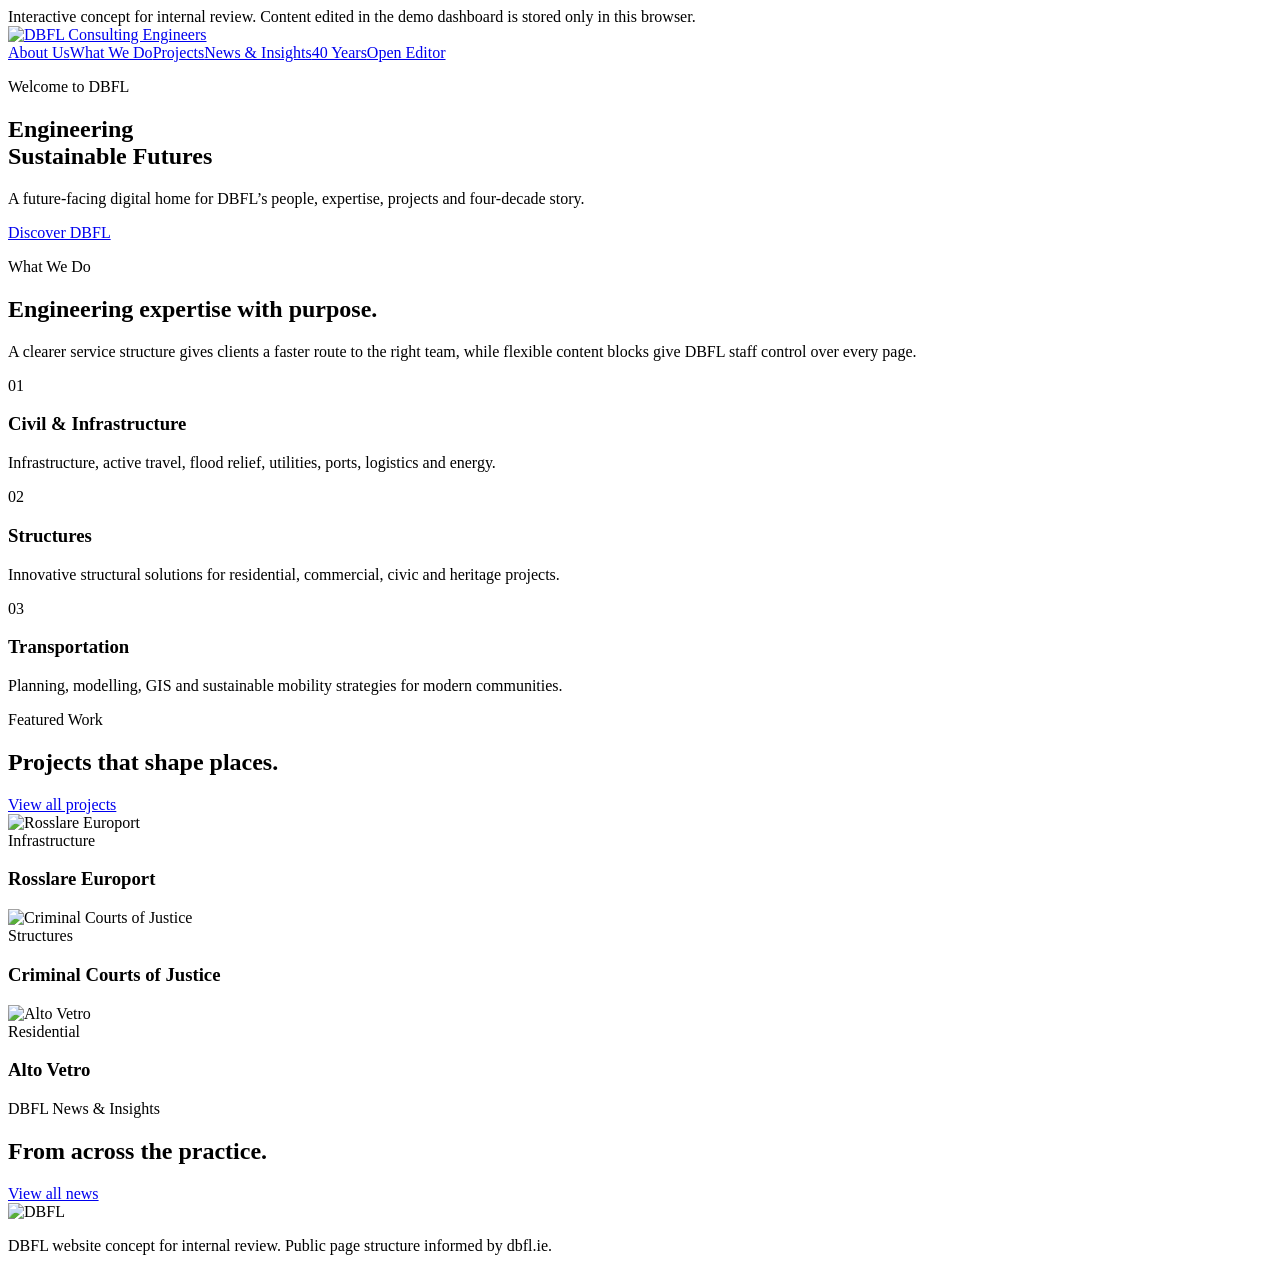
==== dbfl.html @ 98a9653c "Add dbfl.html" ====
<!doctype html><html lang="en"><head><meta charset="utf-8"><meta name="viewport" content="width=device-width,initial-scale=1"><meta name="description" content="DBFL website and content editor concept"><title>DBFL Website Concept</title><link rel="stylesheet" href="css/dbfl-site.css"></head><body>
<div class="notice">Interactive concept for internal review. Content edited in the demo dashboard is stored only in this browser.</div>
<header class="dbfl-header"><a href="dbfl.html"><img src="assets/logos/dbfl-40-white.svg" alt="DBFL Consulting Engineers"></a><nav class="dbfl-nav"><a href="page.html?slug=about-us">About Us</a><a href="page.html?slug=what-we-do">What We Do</a><a href="projects.html">Projects</a><a href="news.html">News &amp; Insights</a><a href="index.html">40 Years</a><a class="editor-link" href="admin.html">Open Editor</a></nav></header>
<main>
  <section class="site-hero"><div><p class="kicker">Welcome to DBFL</p><h1>Engineering<br>Sustainable Futures</h1><p>A future-facing digital home for DBFL’s people, expertise, projects and four-decade story.</p><a class="button" href="page.html?slug=about-us">Discover DBFL</a></div></section>
  <section class="content-section"><div class="section-head"><div><p class="kicker">What We Do</p><h2>Engineering expertise with purpose.</h2></div><p>A clearer service structure gives clients a faster route to the right team, while flexible content blocks give DBFL staff control over every page.</p></div><div class="service-grid"><article class="service-card"><span>01</span><h3>Civil &amp; Infrastructure</h3><p>Infrastructure, active travel, flood relief, utilities, ports, logistics and energy.</p></article><article class="service-card"><span>02</span><h3>Structures</h3><p>Innovative structural solutions for residential, commercial, civic and heritage projects.</p></article><article class="service-card"><span>03</span><h3>Transportation</h3><p>Planning, modelling, GIS and sustainable mobility strategies for modern communities.</p></article></div></section>
  <section class="content-section alt"><div class="section-head"><div><p class="kicker">Featured Work</p><h2>Projects that shape places.</h2></div><a href="projects.html">View all projects</a></div><div class="card-grid"><article class="image-card"><img src="assets/images/hero-rosslare.jpg" alt="Rosslare Europort"><div><span>Infrastructure</span><h3>Rosslare Europort</h3></div></article><article class="image-card"><img src="assets/images/project-criminal-courts.png" alt="Criminal Courts of Justice"><div><span>Structures</span><h3>Criminal Courts of Justice</h3></div></article><article class="image-card"><img src="assets/images/project-alto-vetro.jpg" alt="Alto Vetro"><div><span>Residential</span><h3>Alto Vetro</h3></div></article></div></section>
  <section class="content-section"><div class="section-head"><div><p class="kicker">DBFL News &amp; Insights</p><h2>From across the practice.</h2></div><a href="news.html">View all news</a></div><div class="news-grid" id="homeNews"></div></section>
</main><footer class="dbfl-footer"><img src="assets/logos/dbfl-40-white.svg" alt="DBFL"><p>DBFL website concept for internal review. Public page structure informed by dbfl.ie.</p></footer>
<script src="js/content-store.js"></script><script>const data=DBFLContent.load();document.getElementById('homeNews').innerHTML=data.news.filter(x=>x.status==='published').slice(0,3).map(n=>`<article class="content-card"><p class="kicker">${DBFLContent.escape(n.category)} · ${DBFLContent.escape(n.date)}</p><h3>${DBFLContent.escape(n.title)}</h3><p>${DBFLContent.escape(n.excerpt)}</p><a href="article.html?id=${encodeURIComponent(n.id)}">Read article</a></article>`).join('');</script></body></html>
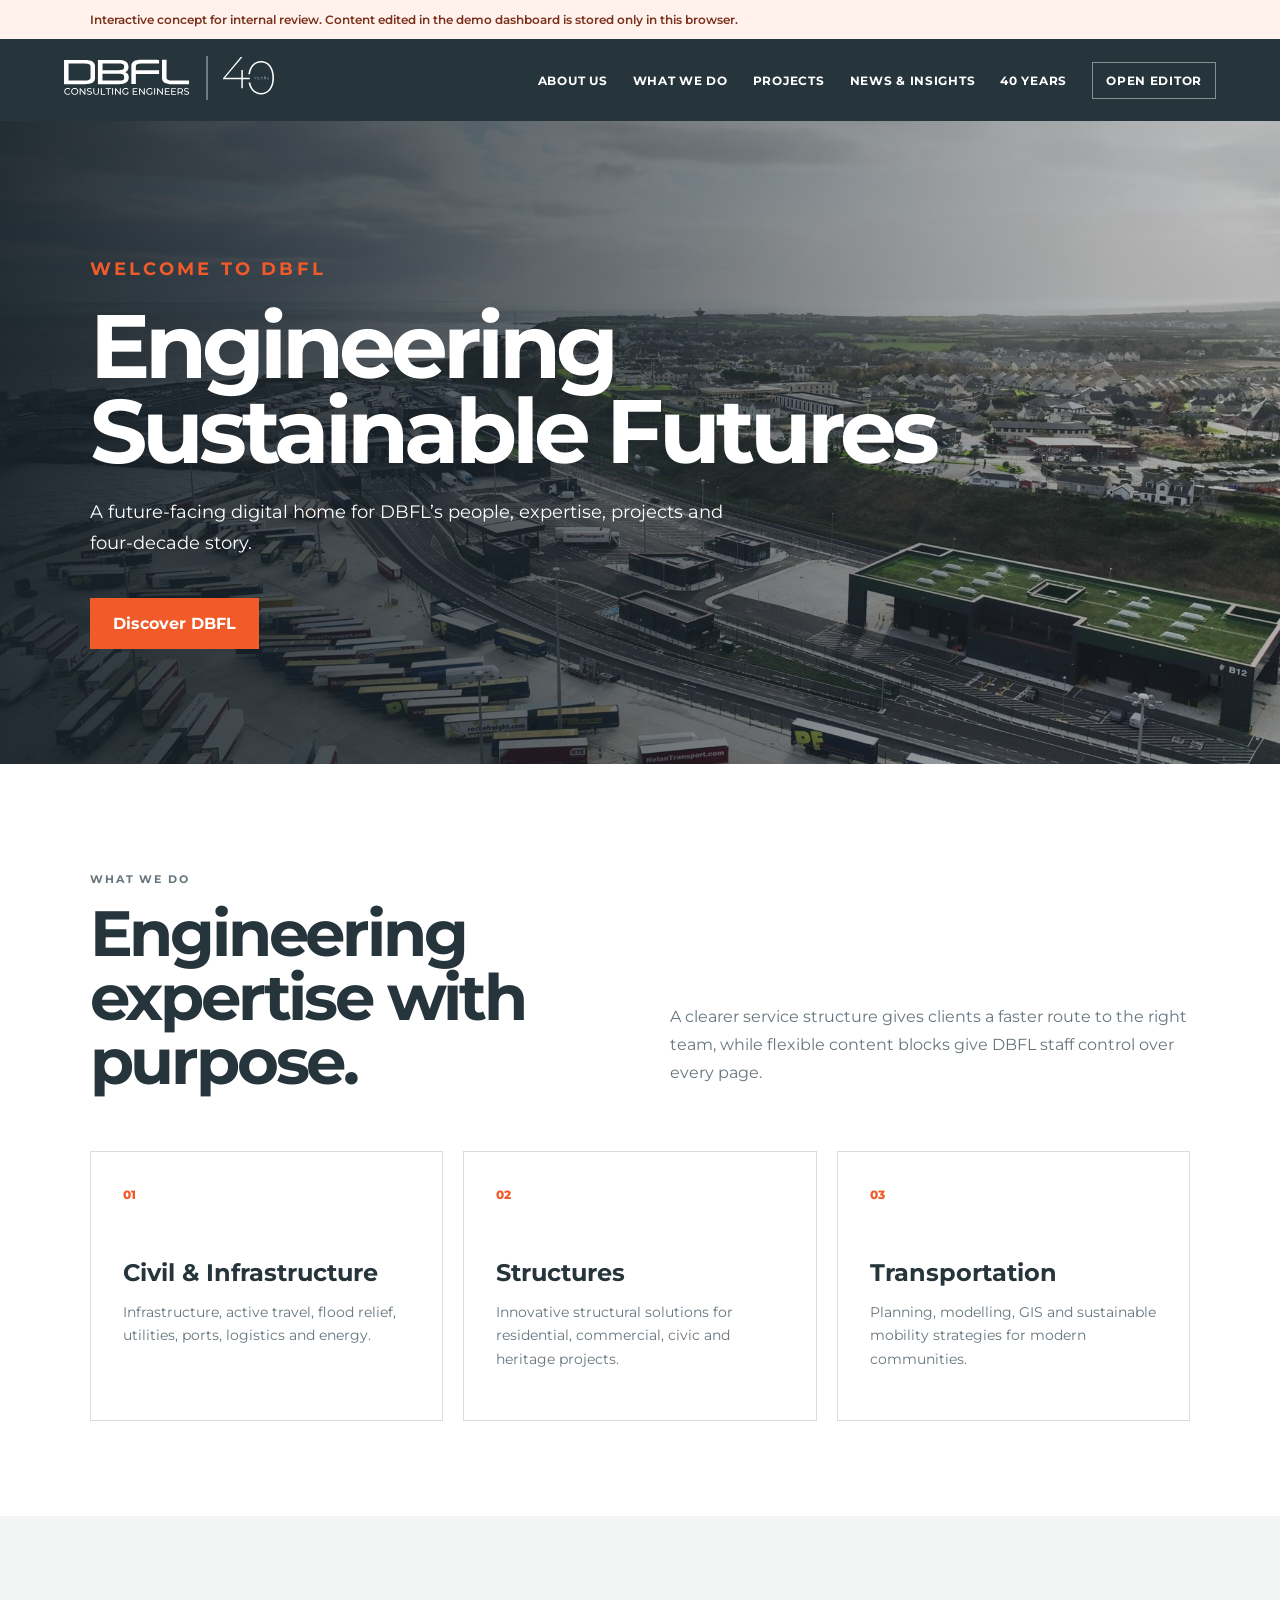
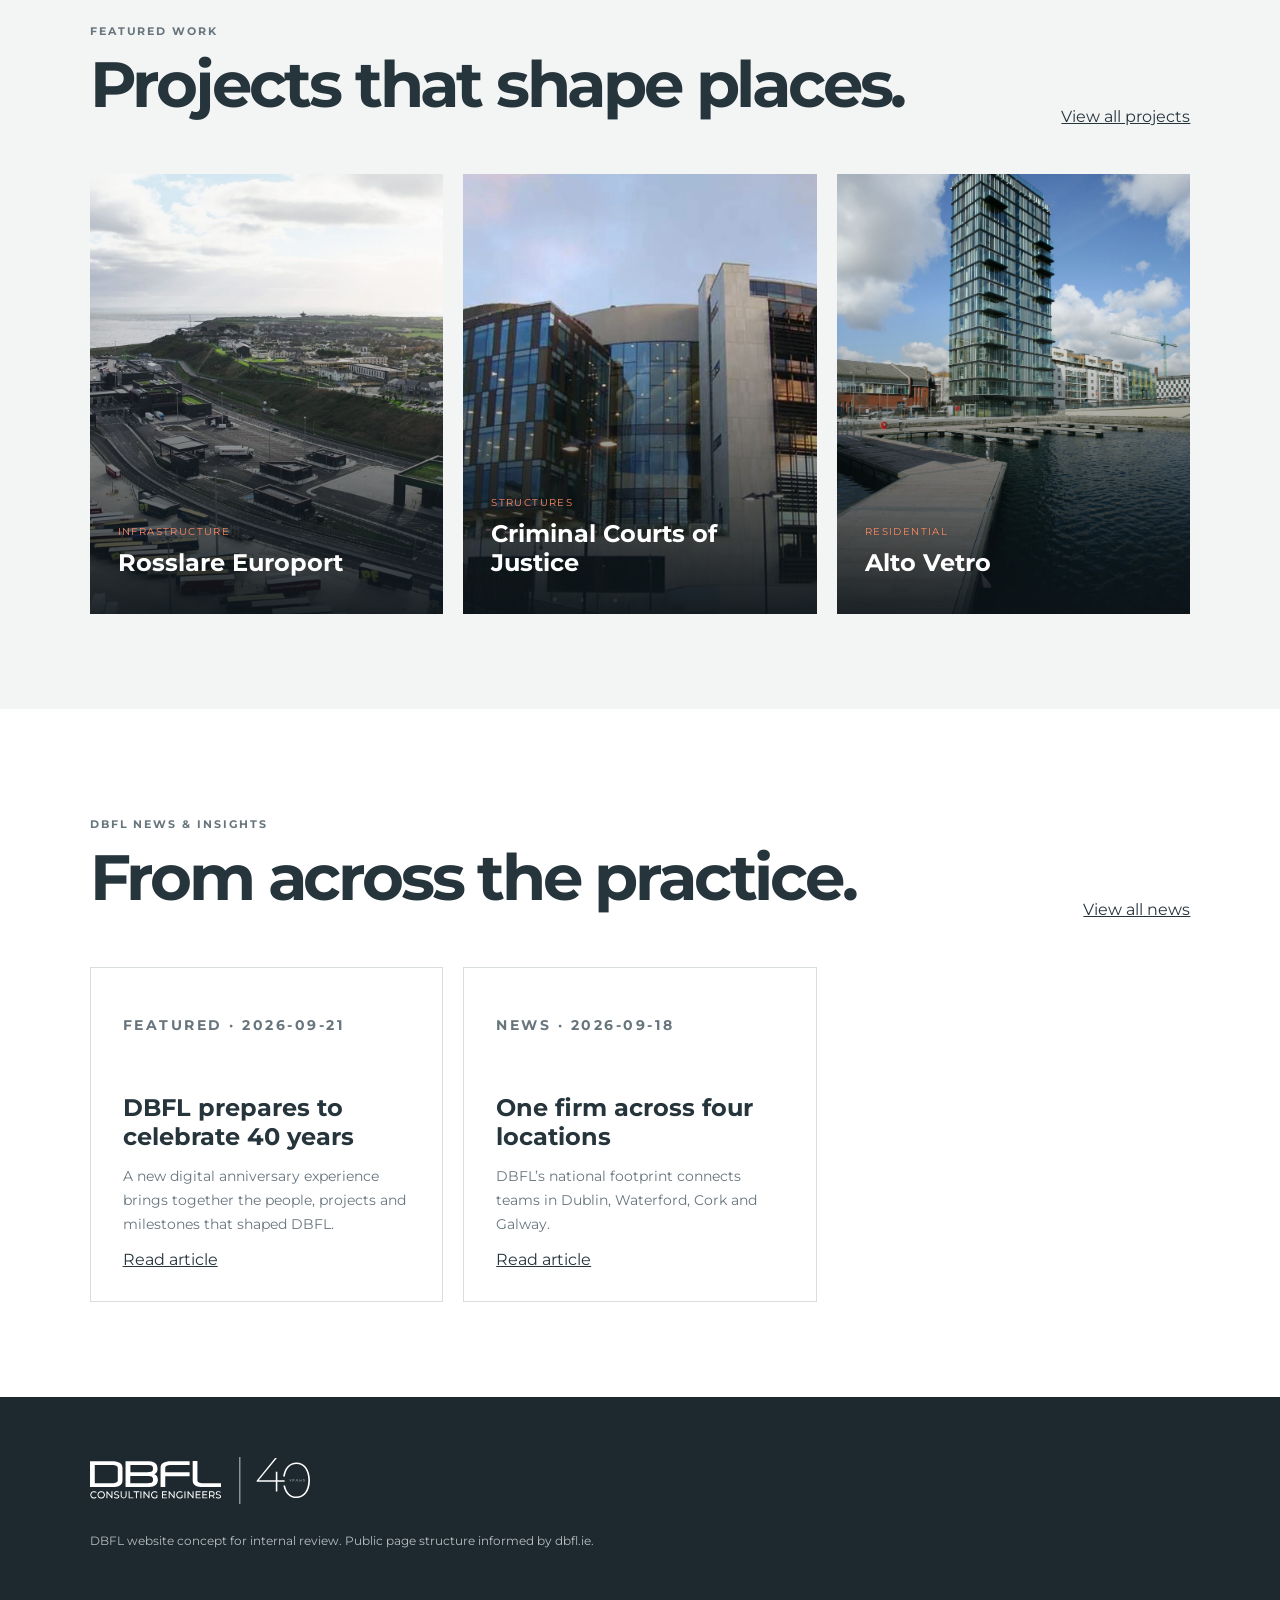
==== commit 1f83cc8b: "Optimise image references in dbfl.html" ====
--- a/dbfl.html
+++ b/dbfl.html
@@ -4,7 +4,7 @@
 <main>
   <section class="site-hero"><div><p class="kicker">Welcome to DBFL</p><h1>Engineering<br>Sustainable Futures</h1><p>A future-facing digital home for DBFL’s people, expertise, projects and four-decade story.</p><a class="button" href="page.html?slug=about-us">Discover DBFL</a></div></section>
   <section class="content-section"><div class="section-head"><div><p class="kicker">What We Do</p><h2>Engineering expertise with purpose.</h2></div><p>A clearer service structure gives clients a faster route to the right team, while flexible content blocks give DBFL staff control over every page.</p></div><div class="service-grid"><article class="service-card"><span>01</span><h3>Civil &amp; Infrastructure</h3><p>Infrastructure, active travel, flood relief, utilities, ports, logistics and energy.</p></article><article class="service-card"><span>02</span><h3>Structures</h3><p>Innovative structural solutions for residential, commercial, civic and heritage projects.</p></article><article class="service-card"><span>03</span><h3>Transportation</h3><p>Planning, modelling, GIS and sustainable mobility strategies for modern communities.</p></article></div></section>
-  <section class="content-section alt"><div class="section-head"><div><p class="kicker">Featured Work</p><h2>Projects that shape places.</h2></div><a href="projects.html">View all projects</a></div><div class="card-grid"><article class="image-card"><img src="assets/images/hero-rosslare.jpg" alt="Rosslare Europort"><div><span>Infrastructure</span><h3>Rosslare Europort</h3></div></article><article class="image-card"><img src="assets/images/project-criminal-courts.png" alt="Criminal Courts of Justice"><div><span>Structures</span><h3>Criminal Courts of Justice</h3></div></article><article class="image-card"><img src="assets/images/project-alto-vetro.jpg" alt="Alto Vetro"><div><span>Residential</span><h3>Alto Vetro</h3></div></article></div></section>
+  <section class="content-section alt"><div class="section-head"><div><p class="kicker">Featured Work</p><h2>Projects that shape places.</h2></div><a href="projects.html">View all projects</a></div><div class="card-grid"><article class="image-card"><img src="assets/images/hero-rosslare.jpg" alt="Rosslare Europort"><div><span>Infrastructure</span><h3>Rosslare Europort</h3></div></article><article class="image-card"><img src="assets/images/project-criminal-courts.jpg" alt="Criminal Courts of Justice"><div><span>Structures</span><h3>Criminal Courts of Justice</h3></div></article><article class="image-card"><img src="assets/images/project-alto-vetro.jpg" alt="Alto Vetro"><div><span>Residential</span><h3>Alto Vetro</h3></div></article></div></section>
   <section class="content-section"><div class="section-head"><div><p class="kicker">DBFL News &amp; Insights</p><h2>From across the practice.</h2></div><a href="news.html">View all news</a></div><div class="news-grid" id="homeNews"></div></section>
 </main><footer class="dbfl-footer"><img src="assets/logos/dbfl-40-white.svg" alt="DBFL"><p>DBFL website concept for internal review. Public page structure informed by dbfl.ie.</p></footer>
 <script src="js/content-store.js"></script><script>const data=DBFLContent.load();document.getElementById('homeNews').innerHTML=data.news.filter(x=>x.status==='published').slice(0,3).map(n=>`<article class="content-card"><p class="kicker">${DBFLContent.escape(n.category)} · ${DBFLContent.escape(n.date)}</p><h3>${DBFLContent.escape(n.title)}</h3><p>${DBFLContent.escape(n.excerpt)}</p><a href="article.html?id=${encodeURIComponent(n.id)}">Read article</a></article>`).join('');</script></body></html>
--- a/css/dbfl-site.css
+++ b/css/dbfl-site.css
@@ -0,0 +1,12 @@
+@import url('https://fonts.googleapis.com/css2?family=Montserrat:wght@400;500;600;700;800&display=swap');
+:root{--orange:#f15a29;--ink:#26343c;--muted:#68757d;--paper:#f3f5f5;--line:#d8dddf;--white:#fff}
+*{box-sizing:border-box}html{scroll-behavior:smooth}body{margin:0;font-family:Montserrat,Arial,sans-serif;color:var(--ink);background:#fff}a{color:inherit}img{max-width:100%}
+.dbfl-header{position:sticky;top:0;z-index:30;height:82px;background:var(--ink);display:flex;align-items:center;padding:0 5vw;color:#fff}.dbfl-header img{width:210px}.dbfl-nav{margin-left:auto;display:flex;align-items:center;gap:25px}.dbfl-nav a{text-decoration:none;font-size:12px;font-weight:700;letter-spacing:.06em;text-transform:uppercase}.dbfl-nav a:hover{color:var(--orange)}.editor-link{border:1px solid rgba(255,255,255,.45);padding:10px 13px}
+.site-hero{min-height:70vh;position:relative;display:flex;align-items:flex-end;padding:9vw 7vw;color:#fff;background:center/cover url('../assets/images/hero-rosslare.jpg')}.site-hero:before{content:"";position:absolute;inset:0;background:linear-gradient(90deg,rgba(22,32,39,.92),rgba(22,32,39,.25))}.site-hero>div{position:relative;max-width:850px}.kicker{text-transform:uppercase;letter-spacing:.18em;font-size:11px;font-weight:700;color:var(--orange)}.site-hero h1,.page-hero h1{font-size:clamp(45px,7vw,92px);line-height:.95;letter-spacing:-.055em;margin:18px 0 24px}.site-hero p{font-size:18px;line-height:1.7;max-width:670px}.button{display:inline-block;margin-top:22px;background:var(--orange);color:#fff;text-decoration:none;font-weight:700;padding:16px 23px}
+.content-section{padding:95px 7vw}.content-section.alt{background:var(--paper)}.section-head{display:flex;justify-content:space-between;align-items:end;gap:30px;margin-bottom:48px}.section-head h2{font-size:clamp(36px,5vw,70px);line-height:1;letter-spacing:-.05em;margin:10px 0}.section-head p{max-width:520px;color:var(--muted);line-height:1.75}
+.service-grid,.card-grid,.news-grid{display:grid;grid-template-columns:repeat(3,1fr);gap:20px}.service-card,.content-card{border:1px solid var(--line);padding:32px;min-height:270px;background:#fff}.service-card span{font-size:12px;color:var(--orange);font-weight:800}.service-card h3,.content-card h3{font-size:24px;margin:55px 0 14px}.service-card p,.content-card p{color:var(--muted);line-height:1.7;font-size:14px}.image-card{position:relative;min-height:440px;overflow:hidden;background:#222;color:#fff}.image-card img{width:100%;height:100%;object-fit:cover;position:absolute;inset:0;transition:.5s}.image-card:after{content:"";position:absolute;inset:30% 0 0;background:linear-gradient(transparent,rgba(12,20,25,.92))}.image-card div{position:absolute;z-index:2;bottom:0;padding:28px}.image-card span{font-size:10px;text-transform:uppercase;letter-spacing:.14em;color:#ff8a61}.image-card h3{font-size:24px;margin:9px 0}.image-card:hover img{transform:scale(1.04)}
+.page-hero{padding:110px 7vw 65px;background:var(--paper)}.page-hero h1{font-size:clamp(48px,7vw,90px);margin-bottom:0}.article-wrap{display:grid;grid-template-columns:minmax(0,1fr) 250px;gap:7vw;padding:75px 7vw 110px}.article-body{max-width:850px}.article-body h2{font-size:34px;margin:55px 0 15px}.article-body p{font-size:17px;line-height:1.85;color:#4e5c64}.article-aside{border-left:1px solid var(--line);padding-left:25px}.article-aside a{display:block;margin-bottom:16px;font-weight:700;text-decoration:none}.article-aside a:hover{color:var(--orange)}
+.filterbar{display:flex;gap:12px;flex-wrap:wrap;margin-bottom:35px}.filterbar button{border:1px solid var(--line);background:#fff;padding:11px 17px;font:600 12px Montserrat;cursor:pointer}.filterbar button.active{background:var(--orange);border-color:var(--orange);color:#fff}
+.dbfl-footer{background:#1d282f;color:#fff;padding:60px 7vw}.dbfl-footer img{width:220px}.dbfl-footer p{color:#b8c0c4;font-size:12px;margin-top:25px}.notice{padding:12px 7vw;background:#fff1ec;color:#7a321c;font-size:12px;font-weight:600}
+@media(max-width:900px){.dbfl-nav a:not(.editor-link){display:none}.service-grid,.card-grid,.news-grid{grid-template-columns:1fr 1fr}.article-wrap{grid-template-columns:1fr}.article-aside{border-left:0;border-top:1px solid var(--line);padding:25px 0 0}}
+@media(max-width:620px){.dbfl-header{height:72px}.dbfl-header img{width:180px}.site-hero{min-height:640px;padding:110px 6vw 70px}.content-section,.page-hero,.article-wrap{padding-left:6vw;padding-right:6vw}.service-grid,.card-grid,.news-grid{grid-template-columns:1fr}.section-head{display:block}.image-card{min-height:360px}}
